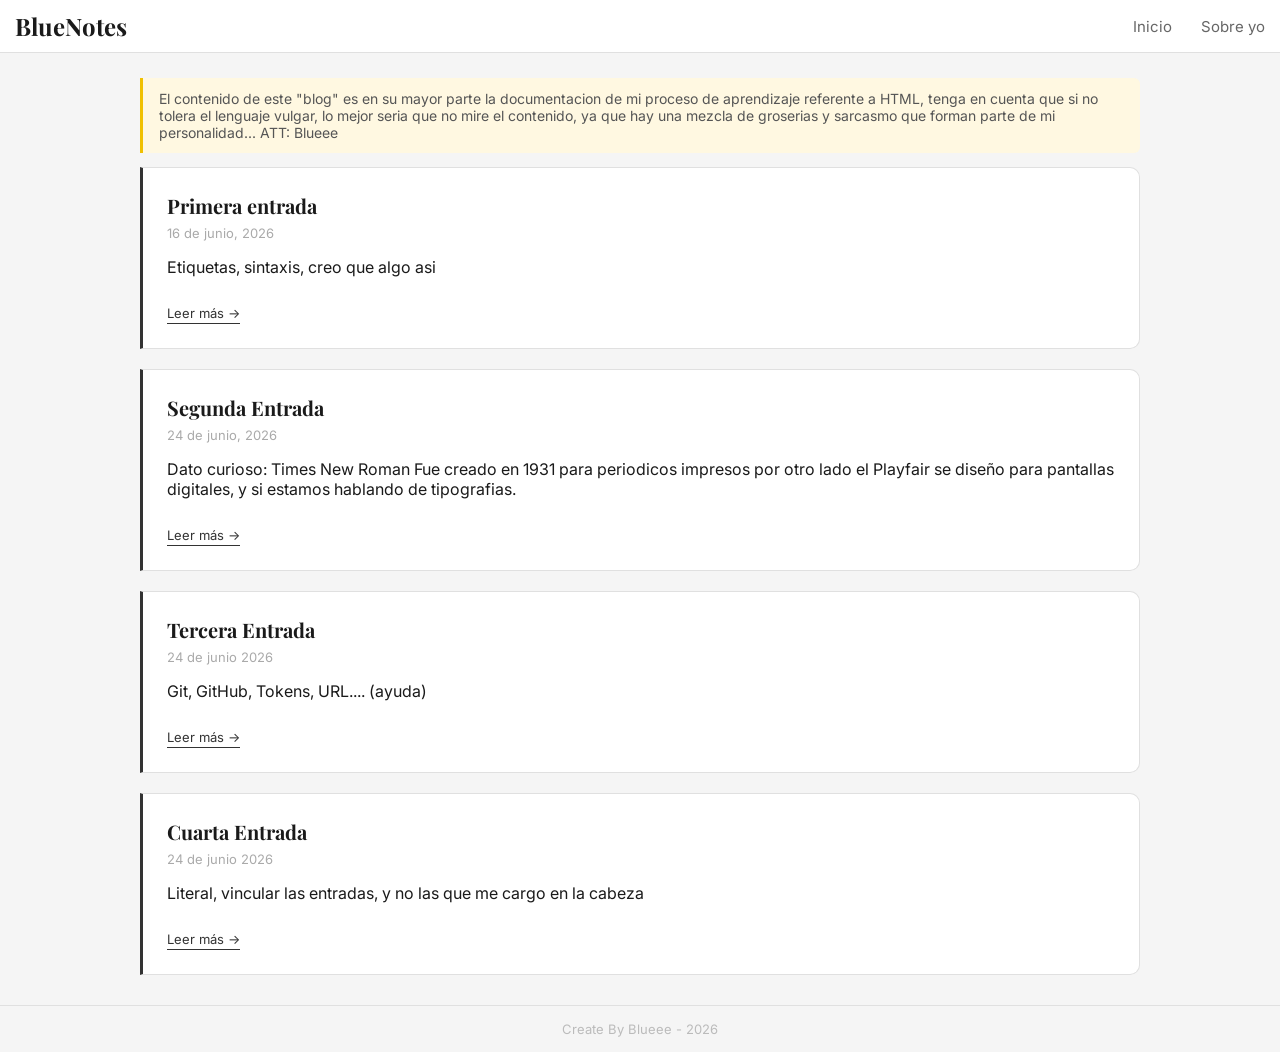
==== index.html @ 4e808d78 "sync desde windows" ====
<!DOCTYPE html>
<html lang="es">   
<head>
    <meta charset="UTF-8">
    <meta name="viewport" content="width=device-width, initial-scale=1.0">
    <link rel="preconnect" href="https://fonts.googleapis.com">
    <link rel="preconnect" href="https://fonts.gstatic.com" crossorigin>
    <link href="https://fonts.googleapis.com/css2?family=Inter:wght@400;500&family=Playfair+Display:wght@600&display=swap" rel="stylesheet">
    <link rel="stylesheet" href="CSS/style.css">
    <title>Blueeewi</title>
</head>
<body>
    
    <header>
        <h1>BlueNotes</h1>
        <nav>
            <a href="#">Inicio</a>
            <a href="#">Sobre yo</a>
        </nav>
    </header>

    <main>

        <p class="advertencia">El contenido de este "blog" es en su mayor parte la documentacion de mi proceso de aprendizaje referente a HTML,
            tenga en cuenta que si no tolera el lenguaje vulgar, lo mejor seria que no mire el contenido, ya que hay una mezcla
            de groserias y sarcasmo que forman parte de mi personalidad... ATT: Blueee
        </p>

        <article>
            <h2>Primera entrada</h2>
            <p class="fecha">16 de junio, 2026</p>
            <p>Etiquetas, sintaxis, creo que algo asi</p>
            <a href="ENTRADAS/entrada-1.html" class="leer-mas">Leer más →</a>
        </article>

        <article> 
            <h2>Segunda Entrada</h2>
            <p class="fecha">24 de junio, 2026</p>
            <p>Dato curioso: Times New Roman Fue creado en 1931 para periodicos impresos
                por otro lado el Playfair se diseño para pantallas digitales, y si estamos
                hablando de tipografias.</p>
            <a href="ENTRADAS/entrada-2.html" class="leer-mas">Leer más →</a>
        </article>

        <article>
            <h2>Tercera Entrada</h2>
            <p class="fecha">24 de junio 2026</p>
            <p>Git, GitHub, Tokens, URL.... (ayuda)</p>
            <a href="ENTRADAS/entrada-3.html" class="leer-mas">Leer más →</a>
        </article>

        <article>
            <h2>Cuarta Entrada</h2>
            <p class="fecha">24 de junio 2026</p>
            <p>Literal, vincular las entradas, y no las que me cargo en la cabeza</p>
            <a href="ENTRADAS/entrada-4.html" class="leer-mas">Leer más →</a>
        </article>


    </main>

    <footer>
        <p>Create By Blueee - 2026</p>
    </footer>

</body>
</html>
---- CSS/style.css ----
/*ADVERTENCIA*/
.advertencia {
    background: #fff8e1;
    border-left: 3px solid #f0c000;
    padding: 12px 16px;
    border-radius: 0 6px 6px 0;
    font-size: 14px;
    color: #555;
}

/*BASE*/
body {
    margin: 0;
    padding: 0;
    font-family: 'Inter', system-ui, sans-serif;
    background-color: #f5f5f5;
    color: #1a1a1a;
}

/*HEADER*/
header {
    background-color: #ffffff;
    border-bottom: 1px solid #e0e0e0;
    padding: 10px 15px;
    display: flex;
    justify-content: space-between;
    align-items: center;
}

header h1 {
    margin: 0;
    font-size: 24px;
    font-family: 'Playfair Display', serif;
    color: #1a1a1a;
}

header h1 a {
    text-decoration: none;
    color: #1a1a1a;
}

/*NAV-BARRA DE NAVEGACION*/
nav a {
    margin-left: 25px;
    text-decoration: none;
    color: #666;
    font-size: 15px;
}

nav a:hover {
    color: #1a1a1a;
}

/*MAIN*/
main {
    max-width: 1000px;
    margin: 25px auto;
    padding: 0 15px;
}

/* ===== LAYOUT ENTRADA ===== */
.entrada-completa {
    display: flex;
    gap: 32px;
    align-items: flex-start;
    max-width: 1000px;
    margin: 25px auto;
    padding: 0 20px;
}

.contenido {
    flex: 3;
}

.sidebar {
    flex: 1;
    background: #ffffff;
    border: 1px solid #e0e0e0;
    border-left: 3px solid #333;
    border-radius: 0 10px 10px 0;
    padding: 20px;
    position: sticky;
    top: 20px;
}

.sidebar h3 {
    margin: 0 0 12px 0;
    font-size: 15px;
    font-family: 'Playfair Display', serif;
    color: #1a1a1a;
}

.sidebar ul {
    list-style: none;
    padding: 0;
    margin: 0;
}

.sidebar ul li {
    margin-bottom: 8px;
}

.sidebar ul li a {
    font-size: 13px;
    color: #666;
    text-decoration: none;
}

.sidebar ul li a:hover {
    color: #1a1a1a;
}


/*ARTICULOS*/
article {
    background: #ffffff;
    border: 1px solid #e0e0e0;
    border-left: 3px solid #333;
    border-radius: 0 10px 10px 0;
    padding: 24px;
    margin-bottom: 20px;

    transition: transform 0.4s ease, box-shadow 0.2s ease;
}

article:hover {
    transform: translateY(-6px);
    box-shadow: 0 6px 20px rgba(0, 0, 0, 0.08);
}

article h2 {
    margin: 0 0 6px 0;
    font-size: 20px;
    font-family: 'Playfair Display', serif;
    color: #1a1a1a;
}

.fecha {
    margin: 0 0 12px 0;
    font-size: 13px;
    color: #aaa;
}

/*FOOTER*/
footer {
    text-align: center;
    padding: 2px;
    font-size: 13px;
    color: #bbb;
    border-top: 1px solid #e0e0e0;
    margin-top: 30px;
}

/*LEER MAS*/
.leer-mas {
    display: inline-block;
    margin-top: 12px;
    font-size: 13px;
    color: #333;
    text-decoration: none;
    border-bottom: 1px solid #333;
    padding-bottom: 2px;
    transition: color 0.2s ease, border-color 0.2s ease;
}

.leer-mas:hover {
    color: #000;
    border-color: #000;
}

/*BLOQUES DE CODIGO*/
pre {
    background: #f0f0f0;
    border-radius: 75px;
    padding: 6px;
    overflow-x: auto;
    font-size: 13px;
    line-height: 1.2;
    text-align: left;
}

code {
    font-family: 'Courier New', monospace;
}
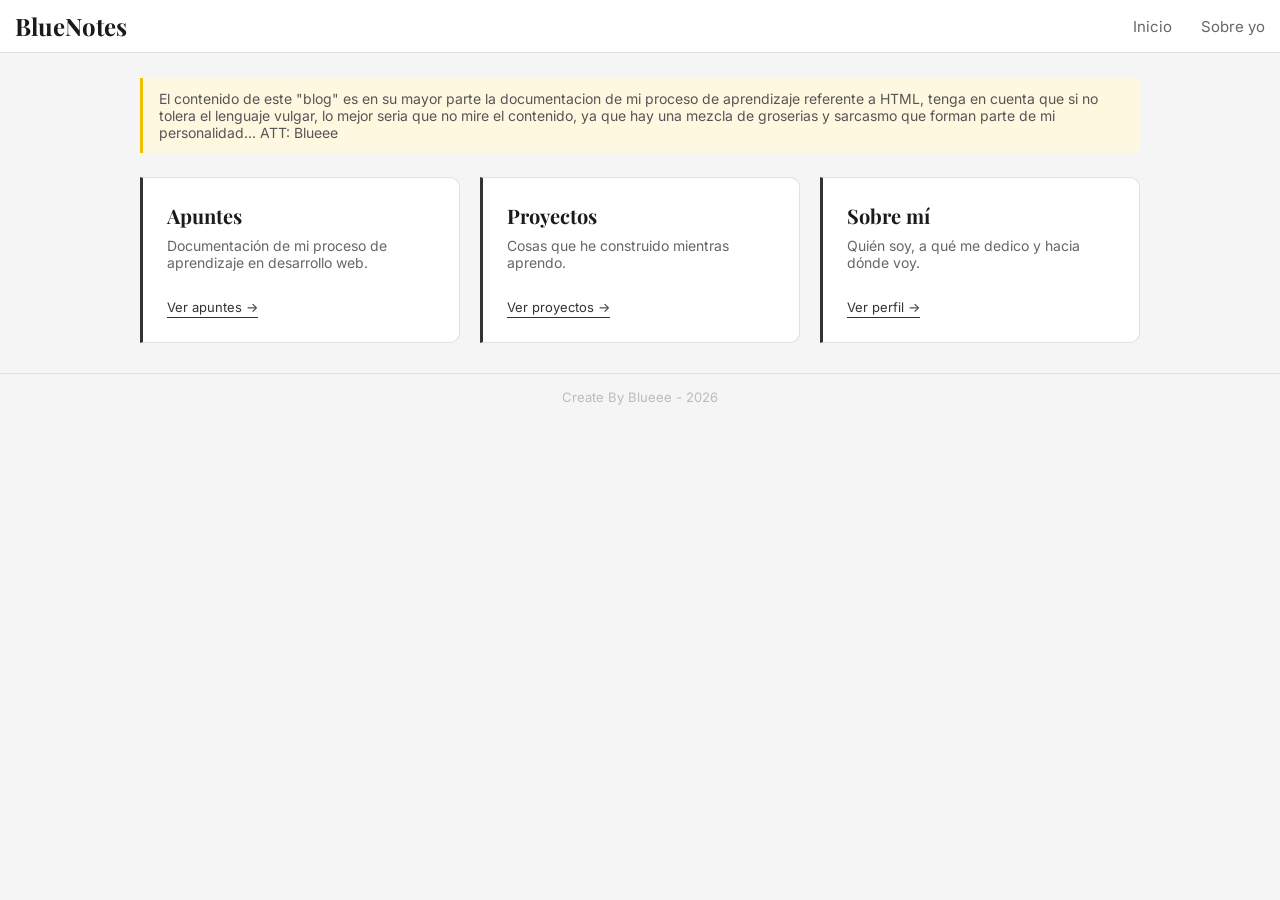
==== commit fecf3244: "pagina apuntes con grid, rediseño index" ====
--- a/index.html
+++ b/index.html
@@ -21,41 +21,29 @@
 
     <main>
 
-        <p class="advertencia">El contenido de este "blog" es en su mayor parte la documentacion de mi proceso de aprendizaje referente a HTML,
-            tenga en cuenta que si no tolera el lenguaje vulgar, lo mejor seria que no mire el contenido, ya que hay una mezcla
-            de groserias y sarcasmo que forman parte de mi personalidad... ATT: Blueee
-        </p>
+    <p class="advertencia">El contenido de este "blog" es en su mayor parte la documentacion de mi proceso de aprendizaje referente a HTML, tenga en cuenta que si no tolera el lenguaje vulgar, lo mejor seria que no mire el contenido, ya que hay una mezcla de groserias y sarcasmo que forman parte de mi personalidad... ATT: Blueee</p>
 
-        <article>
-            <h2>Primera entrada</h2>
-            <p class="fecha">16 de junio, 2026</p>
-            <p>Etiquetas, sintaxis, creo que algo asi</p>
-            <a href="ENTRADAS/entrada-1.html" class="leer-mas">Leer más →</a>
-        </article>
+    <section class="categorias">
 
-        <article> 
-            <h2>Segunda Entrada</h2>
-            <p class="fecha">24 de junio, 2026</p>
-            <p>Dato curioso: Times New Roman Fue creado en 1931 para periodicos impresos
-                por otro lado el Playfair se diseño para pantallas digitales, y si estamos
-                hablando de tipografias.</p>
-            <a href="ENTRADAS/entrada-2.html" class="leer-mas">Leer más →</a>
-        </article>
+        <div class="categoria-card">
+            <h2>Apuntes</h2>
+            <p>Documentación de mi proceso de aprendizaje en desarrollo web.</p>
+            <a href="apuntes.html" class="leer-mas">Ver apuntes →</a>
+        </div>
 
-        <article>
-            <h2>Tercera Entrada</h2>
-            <p class="fecha">24 de junio 2026</p>
-            <p>Git, GitHub, Tokens, URL.... (ayuda)</p>
-            <a href="ENTRADAS/entrada-3.html" class="leer-mas">Leer más →</a>
-        </article>
+        <div class="categoria-card">
+            <h2>Proyectos</h2>
+            <p>Cosas que he construido mientras aprendo.</p>
+            <a href="#" class="leer-mas">Ver proyectos →</a>
+        </div>
 
-        <article>
-            <h2>Cuarta Entrada</h2>
-            <p class="fecha">24 de junio 2026</p>
-            <p>Literal, vincular las entradas, y no las que me cargo en la cabeza</p>
-            <a href="ENTRADAS/entrada-4.html" class="leer-mas">Leer más →</a>
-        </article>
+        <div class="categoria-card">
+            <h2>Sobre mí</h2>
+            <p>Quién soy, a qué me dedico y hacia dónde voy.</p>
+            <a href="#" class="leer-mas">Ver perfil →</a>
+        </div>
 
+    </section>
 
     </main>
 
--- a/CSS/style.css
+++ b/CSS/style.css
@@ -63,13 +63,14 @@
     display: flex;
     gap: 32px;
     align-items: flex-start;
-    max-width: 1000px;
+    max-width: 960px;
     margin: 25px auto;
     padding: 0 20px;
 }
 
 .contenido {
     flex: 3;
+    min-width: 0;
 }
 
 .sidebar {
@@ -183,3 +184,62 @@
     font-family: 'Courier New', monospace;
 }
 
+/* ===== CATEGORIAS GRID ===== */
+.categorias {
+    display: grid;
+    grid-template-columns: repeat(3, 1fr);
+    gap: 20px;
+    margin-top: 24px;
+}
+
+.categoria-card {
+    background: #ffffff;
+    border: 1px solid #e0e0e0;
+    border-left: 3px solid #333;
+    border-radius: 0 10px 10px 0;
+    padding: 24px;
+    transition: transform 0.2s ease, box-shadow 0.2s ease;
+}
+
+.categoria-card:hover {
+    transform: translateY(-3px);
+    box-shadow: 0 6px 20px rgba(0, 0, 0, 0.08);
+}
+
+.categoria-card h2 {
+    margin: 0 0 8px 0;
+    font-size: 20px;
+    font-family: 'Playfair Display', serif;
+    color: #1a1a1a;
+}
+
+.categoria-card p {
+    font-size: 14px;
+    color: #666;
+    margin: 0 0 16px 0;
+}
+
+/* ===== APUNTES ===== */
+.seccion-titulo {
+    font-family: 'Playfair Display', serif;
+    font-size: 28px;
+    margin-bottom: 8px;
+}
+
+.fase {
+    margin-bottom: 40px;
+}
+
+.fase h3 {
+    font-size: 16px;
+    color: #666;
+    margin-bottom: 16px;
+    padding-bottom: 8px;
+    border-bottom: 1px solid #e0e0e0;
+}
+
+.entradas-grid {
+    display: grid;
+    grid-template-columns: repeat(2, 1fr);
+    gap: 20px;
+}
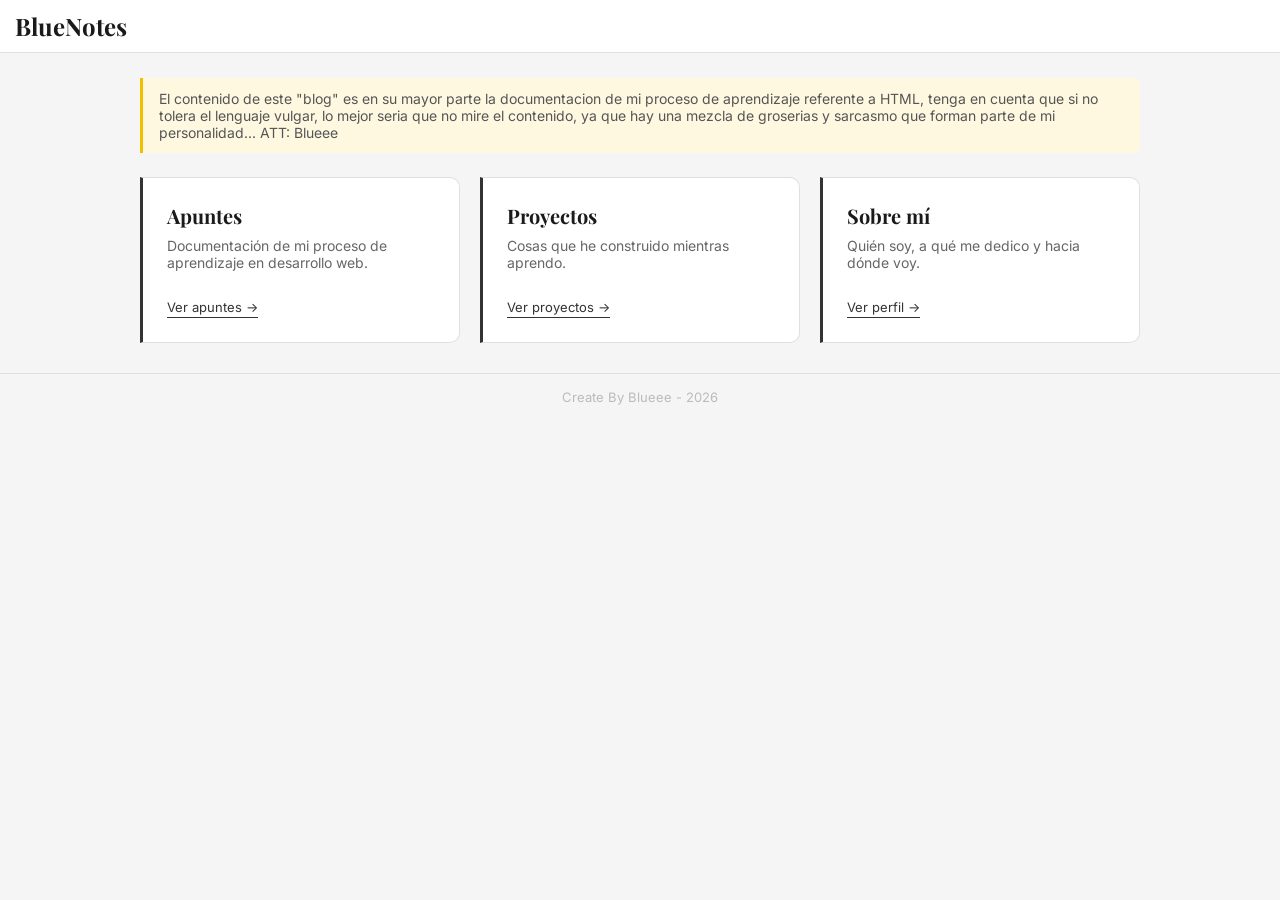
==== commit 97141a1e: "entrada-4 completa, sidebar vinculado, fix links" ====
--- a/index.html
+++ b/index.html
@@ -13,10 +13,6 @@
     
     <header>
         <h1>BlueNotes</h1>
-        <nav>
-            <a href="#">Inicio</a>
-            <a href="#">Sobre yo</a>
-        </nav>
     </header>
 
     <main>
@@ -40,7 +36,7 @@
         <div class="categoria-card">
             <h2>Sobre mí</h2>
             <p>Quién soy, a qué me dedico y hacia dónde voy.</p>
-            <a href="#" class="leer-mas">Ver perfil →</a>
+            <a href="sobre-mi.html" class="leer-mas">Ver perfil →</a>
         </div>
 
     </section>
--- a/CSS/style.css
+++ b/CSS/style.css
@@ -243,3 +243,45 @@
     grid-template-columns: repeat(2, 1fr);
     gap: 20px;
 }
+
+/* ===== PERFIL ===== */
+.perfil {
+    display: grid;
+    grid-template-columns: 280px 1fr;
+    gap: 48px;
+    align-items: start;
+    max-width: 860px;
+    margin: 40px auto;
+    padding: 0 20px;
+}
+
+.perfil-foto img {
+    width: 100%;
+    border-radius: 12px;
+    display: block;
+}
+
+.perfil-info h2 {
+    font-family: 'Playfair Display', serif;
+    font-size: 32px;
+    margin: 0 0 6px 0;
+}
+
+.perfil-rol {
+    color: #888;
+    font-size: 15px;
+    margin: 0 0 24px 0;
+}
+
+.perfil-info p {
+    font-size: 15px;
+    line-height: 1.7;
+    color: #444;
+    margin-bottom: 16px;
+}
+
+.perfil-links {
+    display: flex;
+    gap: 16px;
+    margin-top: 8px;
+}
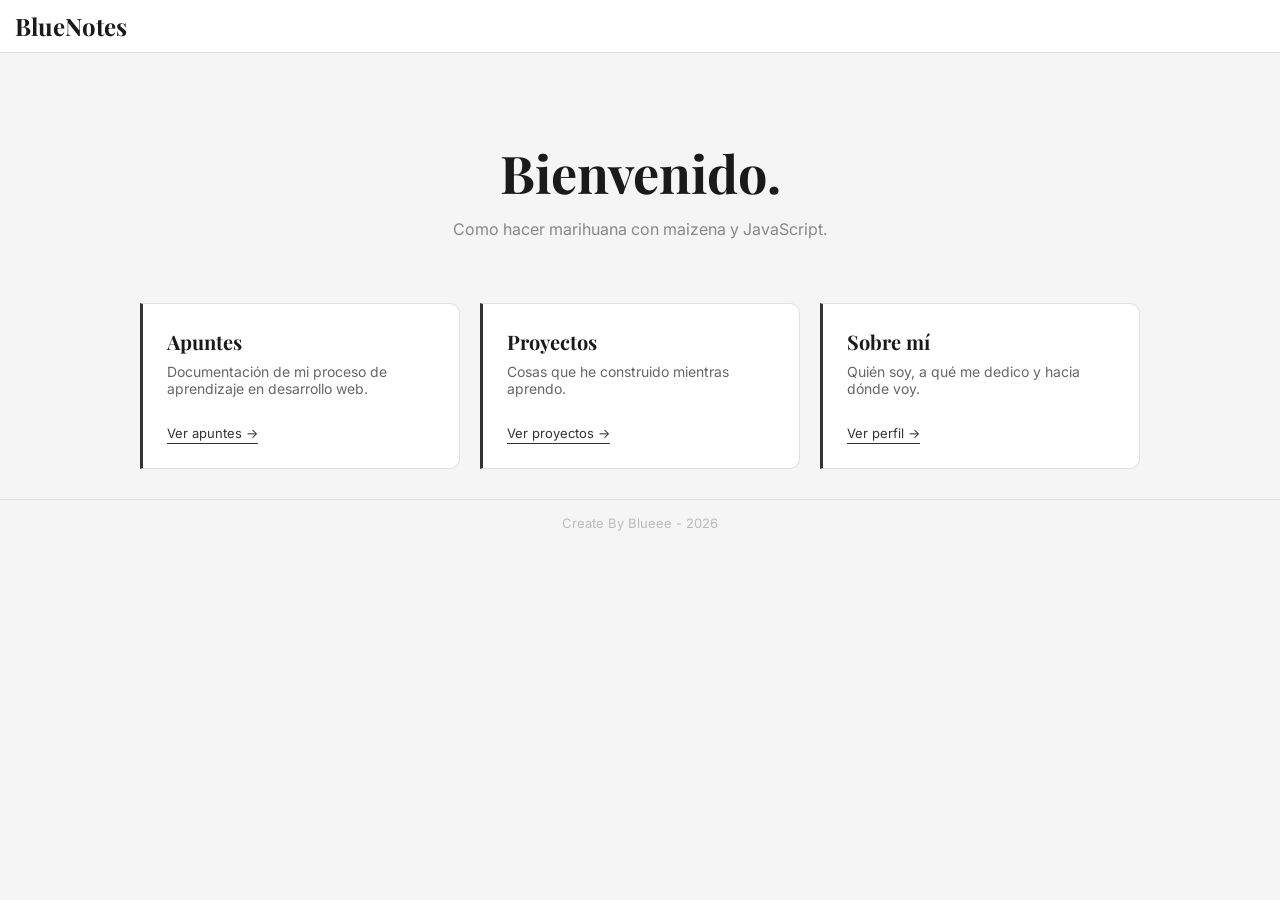
==== commit 9c8527d2: "sobre-mi actualizado" ====
--- a/index.html
+++ b/index.html
@@ -8,8 +8,12 @@
     <link href="https://fonts.googleapis.com/css2?family=Inter:wght@400;500&family=Playfair+Display:wght@600&display=swap" rel="stylesheet">
     <link rel="stylesheet" href="CSS/style.css">
     <title>Blueeewi</title>
+
 </head>
+
 <body>
+
+    </div>
     
     <header>
         <h1>BlueNotes</h1>
@@ -17,11 +21,16 @@
 
     <main>
 
-    <p class="advertencia">El contenido de este "blog" es en su mayor parte la documentacion de mi proceso de aprendizaje referente a HTML, tenga en cuenta que si no tolera el lenguaje vulgar, lo mejor seria que no mire el contenido, ya que hay una mezcla de groserias y sarcasmo que forman parte de mi personalidad... ATT: Blueee</p>
+        <main id="contenido">
+        <div class="hero">
+            <h2 class="hero-titulo">Bienvenido.</h2>
+            <p class="hero-sub">Como hacer marihuana con maizena y JavaScript.</p>
+        </div>
 
-    <section class="categorias">
+        <section class="categorias">
+            <!-- las tarjetas que ya tienes -->
 
-        <div class="categoria-card">
+            <div class="categoria-card">
             <h2>Apuntes</h2>
             <p>Documentación de mi proceso de aprendizaje en desarrollo web.</p>
             <a href="apuntes.html" class="leer-mas">Ver apuntes →</a>
@@ -30,7 +39,7 @@
         <div class="categoria-card">
             <h2>Proyectos</h2>
             <p>Cosas que he construido mientras aprendo.</p>
-            <a href="#" class="leer-mas">Ver proyectos →</a>
+            <a href="proyectos.html" class="leer-mas">Ver proyectos →</a>
         </div>
 
         <div class="categoria-card">
@@ -39,7 +48,8 @@
             <a href="sobre-mi.html" class="leer-mas">Ver perfil →</a>
         </div>
 
-    </section>
+        </section>
+        </main>
 
     </main>
 
@@ -47,5 +57,9 @@
         <p>Create By Blueee - 2026</p>
     </footer>
 
+<script src="https://cdnjs.cloudflare.com/ajax/libs/gsap/3.12.2/gsap.min.js"></script>
+<script src="JS/main.js"></script>
+
 </body>
+
 </html>
--- a/CSS/style.css
+++ b/CSS/style.css
@@ -1,14 +1,4 @@
-/*ADVERTENCIA*/
-.advertencia {
-    background: #fff8e1;
-    border-left: 3px solid #f0c000;
-    padding: 12px 16px;
-    border-radius: 0 6px 6px 0;
-    font-size: 14px;
-    color: #555;
-}
-
-/*BASE*/
+/* ===== BASE ===== */
 body {
     margin: 0;
     padding: 0;
@@ -17,7 +7,7 @@
     color: #1a1a1a;
 }
 
-/*HEADER*/
+/* ===== HEADER ===== */
 header {
     background-color: #ffffff;
     border-bottom: 1px solid #e0e0e0;
@@ -39,7 +29,7 @@
     color: #1a1a1a;
 }
 
-/*NAV-BARRA DE NAVEGACION*/
+/* ===== NAV ===== */
 nav a {
     margin-left: 25px;
     text-decoration: none;
@@ -51,14 +41,196 @@
     color: #1a1a1a;
 }
 
-/*MAIN*/
+/* ===== MAIN ===== */
 main {
-    max-width: 1000px;
     margin: 25px auto;
     padding: 0 15px;
 }
 
-/* ===== LAYOUT ENTRADA ===== */
+/* ===== BIENVENIDA ===== */
+.bienvenida {
+    position: fixed;
+    top: 0;
+    left: 0;
+    width: 100%;
+    height: 100%;
+    background: #ffffff;
+    display: flex;
+    align-items: center;
+    justify-content: center;
+    z-index: 1000;
+    transition: opacity 0.8s ease;
+}
+
+.bienvenida-contenido {
+    text-align: center;
+    max-width: 500px;
+    padding: 40px;
+}
+
+.bienvenida-contenido h1 {
+    font-family: 'Playfair Display', serif;
+    font-size: 48px;
+    margin-bottom: 16px;
+    color: #1a1a1a;
+}
+
+.bienvenida-contenido p {
+    font-size: 15px;
+    color: #666;
+    margin-bottom: 16px;
+    line-height: 1.6;
+}
+
+.bienvenida-advertencia {
+    background: #fff8e1;
+    border-left: 3px solid #f0c000;
+    padding: 12px 16px;
+    border-radius: 0 6px 6px 0;
+    font-size: 13px;
+    color: #555;
+    text-align: left;
+    margin-bottom: 32px;
+}
+
+.bienvenida-contenido button {
+    background: #1a1a1a;
+    color: #ffffff;
+    border: none;
+    padding: 12px 32px;
+    font-size: 15px;
+    border-radius: 6px;
+    cursor: pointer;
+    font-family: 'Inter', sans-serif;
+    transition: background 0.2s ease;
+}
+
+.bienvenida-contenido button:hover {
+    background: #333;
+}
+
+.bienvenida.oculta {
+    opacity: 0;
+    pointer-events: none;
+}
+
+/* ===== CATEGORIAS (INDEX) ===== */
+.categorias {
+    display: grid;
+    grid-template-columns: repeat(3, 1fr);
+    gap: 20px;
+    margin-top: 24px;
+    max-width: 1000px;
+    margin-left: auto;
+    margin-right: auto;
+    padding: 0 15px;
+}
+
+.categoria-card {
+    background: #ffffff;
+    border: 1px solid #e0e0e0;
+    border-left: 3px solid #333;
+    border-radius: 0 10px 10px 0;
+    padding: 24px;
+    transition: transform 0.2s ease, box-shadow 0.2s ease;
+}
+
+.categoria-card:hover {
+    transform: translateY(-3px);
+    box-shadow: 0 6px 20px rgba(0, 0, 0, 0.08);
+}
+
+.categoria-card h2 {
+    margin: 0 0 8px 0;
+    font-size: 20px;
+    font-family: 'Playfair Display', serif;
+    color: #1a1a1a;
+}
+
+.categoria-card p {
+    font-size: 14px;
+    color: #666;
+    margin: 0 0 16px 0;
+}
+
+/* ===== APUNTES ===== */
+.seccion-titulo {
+    font-family: 'Playfair Display', serif;
+    font-size: 28px;
+    margin-bottom: 8px;
+    max-width: 1000px;
+    margin-left: auto;
+    margin-right: auto;
+    padding: 0 15px;
+}
+
+.fase {
+    margin-bottom: 40px;
+    max-width: 1000px;
+    margin-left: auto;
+    margin-right: auto;
+    padding: 0 15px;
+}
+
+.fase h3 {
+    font-size: 16px;
+    color: #666;
+    margin-bottom: 16px;
+    padding-bottom: 8px;
+    border-bottom: 1px solid #e0e0e0;
+}
+
+.entradas-grid {
+    display: grid;
+    grid-template-columns: repeat(2, 1fr);
+    gap: 20px;
+}
+
+/* ===== PERFIL ===== */
+
+.perfil {
+    display: grid;
+    grid-template-columns: 280px 1fr;
+    gap: 48px;
+    align-items: start;
+    max-width: 860px;
+    margin: 40px auto;
+    padding: 0 20px;
+}
+
+.perfil-foto img {
+    width: 100%;
+    border-radius: 12px;
+    display: block;
+}
+
+.perfil-info h2 {
+    font-family: 'Playfair Display', serif;
+    font-size: 32px;
+    margin: 0 0 6px 0;
+}
+
+.perfil-rol {
+    color: #888;
+    font-size: 15px;
+    margin: 0 0 24px 0;
+}
+
+.perfil-info p {
+    font-size: 15px;
+    line-height: 1.7;
+    color: #444;
+    margin-bottom: 16px;
+}
+
+.perfil-links {
+    display: flex;
+    gap: 16px;
+    margin-top: 8px;
+}
+
+/* ===== LAYOUT ENTRADAS ===== */
+
 .entrada-completa {
     display: flex;
     gap: 32px;
@@ -111,8 +283,7 @@
     color: #1a1a1a;
 }
 
-
-/*ARTICULOS*/
+/* ===== ARTÍCULOS ===== */
 article {
     background: #ffffff;
     border: 1px solid #e0e0e0;
@@ -120,7 +291,6 @@
     border-radius: 0 10px 10px 0;
     padding: 24px;
     margin-bottom: 20px;
-
     transition: transform 0.4s ease, box-shadow 0.2s ease;
 }
 
@@ -136,13 +306,22 @@
     color: #1a1a1a;
 }
 
-.fecha {
-    margin: 0 0 12px 0;
+/* ===== BLOQUES DE CÓDIGO ===== */
+pre {
+    background: #f0f0f0;
+    border-radius: 8px;
+    padding: 16px;
+    overflow-x: auto;
     font-size: 13px;
-    color: #aaa;
-}
-
-/*FOOTER*/
+    line-height: 1.6;
+    text-align: left;
+}
+
+code {
+    font-family: 'Courier New', monospace;
+}
+
+/* ===== FOOTER ===== */
 footer {
     text-align: center;
     padding: 2px;
@@ -152,7 +331,13 @@
     margin-top: 30px;
 }
 
-/*LEER MAS*/
+/* ===== UTILIDADES ===== */
+.fecha {
+    margin: 0 0 12px 0;
+    font-size: 13px;
+    color: #aaa;
+}
+
 .leer-mas {
     display: inline-block;
     margin-top: 12px;
@@ -169,119 +354,309 @@
     border-color: #000;
 }
 
-/*BLOQUES DE CODIGO*/
-pre {
-    background: #f0f0f0;
-    border-radius: 75px;
-    padding: 6px;
-    overflow-x: auto;
-    font-size: 13px;
-    line-height: 1.2;
-    text-align: left;
-}
-
-code {
-    font-family: 'Courier New', monospace;
-}
-
-/* ===== CATEGORIAS GRID ===== */
-.categorias {
-    display: grid;
-    grid-template-columns: repeat(3, 1fr);
-    gap: 20px;
-    margin-top: 24px;
-}
-
-.categoria-card {
-    background: #ffffff;
-    border: 1px solid #e0e0e0;
-    border-left: 3px solid #333;
-    border-radius: 0 10px 10px 0;
-    padding: 24px;
-    transition: transform 0.2s ease, box-shadow 0.2s ease;
-}
-
-.categoria-card:hover {
-    transform: translateY(-3px);
-    box-shadow: 0 6px 20px rgba(0, 0, 0, 0.08);
-}
-
-.categoria-card h2 {
-    margin: 0 0 8px 0;
-    font-size: 20px;
-    font-family: 'Playfair Display', serif;
-    color: #1a1a1a;
-}
-
-.categoria-card p {
-    font-size: 14px;
-    color: #666;
-    margin: 0 0 16px 0;
-}
-
-/* ===== APUNTES ===== */
-.seccion-titulo {
-    font-family: 'Playfair Display', serif;
-    font-size: 28px;
-    margin-bottom: 8px;
-}
-
-.fase {
-    margin-bottom: 40px;
-}
-
-.fase h3 {
+/* ===== HERO ===== */
+.hero {
+    text-align: center;
+    padding: 60px 20px 40px;
+}
+
+.hero-titulo {
+    font-family: 'Playfair Display', serif;
+    font-size: 52px;
+    margin: 0 0 12px 0;
+    color: #1a1a1a;
+}
+
+.hero-sub {
     font-size: 16px;
-    color: #666;
-    margin-bottom: 16px;
-    padding-bottom: 8px;
-    border-bottom: 1px solid #e0e0e0;
-}
-
-.entradas-grid {
-    display: grid;
-    grid-template-columns: repeat(2, 1fr);
-    gap: 20px;
-}
-
-/* ===== PERFIL ===== */
-.perfil {
-    display: grid;
-    grid-template-columns: 280px 1fr;
-    gap: 48px;
-    align-items: start;
-    max-width: 860px;
-    margin: 40px auto;
-    padding: 0 20px;
-}
-
-.perfil-foto img {
-    width: 100%;
-    border-radius: 12px;
-    display: block;
-}
-
-.perfil-info h2 {
-    font-family: 'Playfair Display', serif;
-    font-size: 32px;
-    margin: 0 0 6px 0;
-}
-
-.perfil-rol {
     color: #888;
-    font-size: 15px;
-    margin: 0 0 24px 0;
-}
-
-.perfil-info p {
-    font-size: 15px;
-    line-height: 1.7;
-    color: #444;
-    margin-bottom: 16px;
-}
-
-.perfil-links {
-    display: flex;
-    gap: 16px;
-    margin-top: 8px;
-}
+    margin: 0;
+}
+
+/* =====================================================
+   SOBRE MI
+===================================================== */
+
+.sobre-seccion{
+    max-width:900px;
+    margin:80px auto;
+    padding-top:40px;
+    border-top:1px solid #e5e5e5;
+}
+
+.sobre-seccion:first-of-type{
+    margin-top:90px;
+}
+
+.sobre-seccion h2{
+    font-family:'Playfair Display',serif;
+    font-size:2rem;
+    font-weight:600;
+    color:#1f2937;
+    margin-bottom:30px;
+}
+
+.sobre-seccion h3{
+    font-size:1rem;
+    font-weight:600;
+    color:#1f2937;
+    margin-bottom:12px;
+}
+
+.sobre-seccion p{
+    line-height:1.9;
+    color:#555;
+    margin-bottom:18px;
+}
+
+/* =====================================================
+   TECNOLOGIAS
+===================================================== */
+
+.tecnologias{
+    display:flex;
+    flex-wrap:wrap;
+    gap:12px;
+    margin-top:25px;
+}
+
+.tecnologias span{
+
+    border:1px solid #d9d9d9;
+    padding:10px 18px;
+    border-radius:8px;
+    font-size:.95rem;
+    color:#444;
+    transition:.25s;
+    cursor:default;
+    background:#fff;
+
+}
+
+.tecnologias span:hover{
+
+    border-color:#1f2937;
+    color:#1f2937;
+
+}
+
+/* =====================================================
+   ACTUALMENTE
+===================================================== */
+
+.actualmente{
+
+    display:grid;
+    grid-template-columns:repeat(3,1fr);
+    gap:25px;
+    margin-top:35px;
+
+}
+
+.nota{
+
+    background:
+    repeating-linear-gradient(
+
+        to bottom,
+        #fcfbf8,
+        #fcfbf8 33px,
+        #f2eee7 34px
+
+    );
+
+    border:1px solid #ebe7e1;
+    padding:28px;
+    border-radius:12px;
+
+}
+
+.nota:hover{
+
+    transform:translateY(-4px);
+    border-color:#d8d2ca;
+
+}
+
+.nota h3{
+
+    margin-bottom:18px;
+
+}
+
+.nota p{
+
+    margin:0;
+    line-height:1.9;
+
+}
+
+/* =====================================================
+   PERFIL
+===================================================== */
+
+/* Hace que el texto respire un poco más */
+
+.perfil-info p,
+.perfil-contenido p{
+
+    font-family: 'Inter', sans-serif;
+    font-size: 1rem;
+    line-height: 1.9;
+    color: #555;
+    margin-bottom: 22px;
+
+}
+
+.perfil-rol{
+
+    color:#6b7280;
+    font-size:1rem;
+    margin-bottom:35px;
+
+}
+
+/* =========================================
+   CONTENIDO DEL PERFIL
+========================================= */
+
+.perfil-contenido{
+
+    max-width:900px;
+    margin:45px auto 0;
+    padding-top:40px;
+    border-top:1px solid #e8e8e8;
+
+}
+
+.perfil-contenido p{
+
+    margin-bottom:22px;
+
+}
+
+.perfil-contenido .perfil-links{
+
+    margin-top:35px;
+
+}
+
+/* ===== RESPONSIVE ===== */
+@media (max-width: 768px) {
+
+    .hero {
+        padding: 40px 20px 24px;
+    }
+
+    .hero-titulo {
+        font-size: 32px;
+    }
+
+    .hero-sub {
+        font-size: 14px;
+    }
+
+    .categorias {
+        grid-template-columns: 1fr;
+    }
+
+    .entrada-completa {
+        flex-direction: column;
+        padding: 0 10px;
+    }
+
+    .sidebar {
+        position: static;
+        width: 100%;
+    }
+
+    .perfil {
+        grid-template-columns: 1fr;
+    }
+
+    .perfil-foto img {
+        max-width: 280px;
+        margin: 0 auto;
+    }
+
+    .entradas-grid {
+        grid-template-columns: 1fr;
+    }
+
+    article {
+        padding: 16px;
+        word-break: break-word;
+    }
+
+    pre {
+        font-size: 11px;
+        padding: 10px;
+        border-radius: 6px;
+        overflow-x: scroll;
+        max-width: 100%;
+        white-space: pre-wrap;
+    }
+    
+    main {
+        padding: 0 10px;
+    }
+
+    body {
+        overflow-x: hidden;
+    }
+
+    .sobre-seccion{
+
+        margin:60px auto;
+
+    }
+
+    .actualmente{
+
+        grid-template-columns:1fr;
+
+        gap:25px;
+
+    }
+
+    .actualmente div{
+
+        border-right:none;
+
+        border-bottom:1px solid #ececec;
+
+        padding-bottom:20px;
+
+    }
+
+    .actualmente div:last-child{
+
+        border-bottom:none;
+
+    }
+
+    .frase-final blockquote{
+
+        font-size:1.5rem;
+
+    }
+
+}
+
+@media (max-width:600px){
+
+    .tecnologias{
+
+        gap:10px;
+
+    }
+
+    .tecnologias span{
+
+        width:100%;
+
+        text-align:center;
+
+    }
+
+}
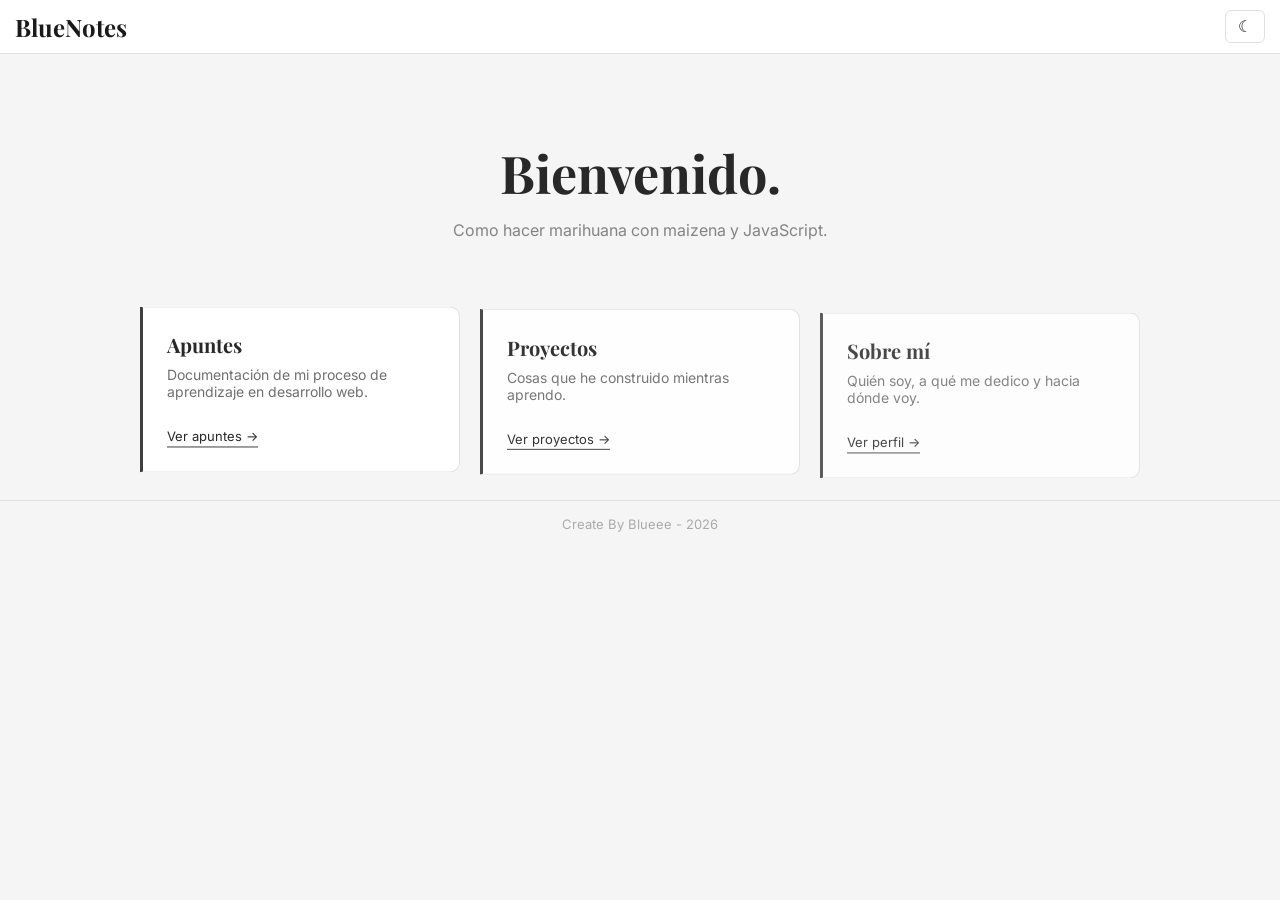
==== commit 9c4fc56f: "dark mode completo con localStorage y bienvenida responsive" ====
--- a/index.html
+++ b/index.html
@@ -17,6 +17,9 @@
     
     <header>
         <h1>BlueNotes</h1>
+      <nav>
+        <button id="btn-dark" onclick="toggleDark()">☾</button>
+    </nav>
     </header>
 
     <main>
--- a/CSS/style.css
+++ b/CSS/style.css
@@ -1,44 +1,93 @@
+/* ===== VARIABLES ===== */
+:root {
+    --bg-primary: #f5f5f5;
+    --bg-card: #ffffff;
+    --text-primary: #1a1a1a;
+    --text-secondary: #666;
+    --text-muted: #aaa;
+    --border: #e0e0e0;
+    --border-accent: #333;
+    --header-bg: #ffffff;
+    --bg-code: #f0f0f0;
+    --bg-nota: #fcfbf8;
+    --border-nota: #ebe7e1;
+}
+
+body.dark {
+    --bg-primary: #0f0f0f;
+    --bg-card: #1a1a1a;
+    --text-primary: #f0f0f0;
+    --text-secondary: #aaa;
+    --text-muted: #666;
+    --border: #2a2a2a;
+    --border-accent: #888;
+    --header-bg: #111111;
+    --bg-code: #222222;
+    --bg-nota: #1f1f1f;
+    --border-nota: #333;
+}
+
+/* ===== BOTON DARK MODE ===== */
+#btn-dark {
+    background: none;
+    border: 1px solid var(--border);
+    color: var(--text-primary);
+    font-size: 16px;
+    padding: 6px 12px;
+    border-radius: 6px;
+    cursor: pointer;
+    transition: all 0.2s ease;
+    margin-left: 16px;
+}
+
+#btn-dark:hover {
+    background: var(--bg-card);
+    border-color: var(--border-accent);
+}
+
 /* ===== BASE ===== */
 body {
     margin: 0;
     padding: 0;
     font-family: 'Inter', system-ui, sans-serif;
-    background-color: #f5f5f5;
-    color: #1a1a1a;
+    background-color: var(--bg-primary);
+    color: var(--text-primary);
+    transition: background-color 0.3s ease, color 0.3s ease;
 }
 
 /* ===== HEADER ===== */
 header {
-    background-color: #ffffff;
-    border-bottom: 1px solid #e0e0e0;
     padding: 10px 15px;
     display: flex;
     justify-content: space-between;
     align-items: center;
+    background-color: var(--header-bg);
+    border-bottom: 1px solid var(--border);
+    transition: background-color 0.3s ease;
 }
 
 header h1 {
     margin: 0;
     font-size: 24px;
     font-family: 'Playfair Display', serif;
-    color: #1a1a1a;
+    color: var(--text-primary);
 }
 
 header h1 a {
     text-decoration: none;
-    color: #1a1a1a;
+    color: var(--text-primary);
 }
 
 /* ===== NAV ===== */
 nav a {
     margin-left: 25px;
     text-decoration: none;
-    color: #666;
+    color: var(--text-secondary);
     font-size: 15px;
 }
 
 nav a:hover {
-    color: #1a1a1a;
+    color: var(--text-primary);
 }
 
 /* ===== MAIN ===== */
@@ -54,7 +103,7 @@
     left: 0;
     width: 100%;
     height: 100%;
-    background: #ffffff;
+    background: var(--bg-primary);
     display: flex;
     align-items: center;
     justify-content: center;
@@ -72,12 +121,12 @@
     font-family: 'Playfair Display', serif;
     font-size: 48px;
     margin-bottom: 16px;
-    color: #1a1a1a;
+    color: var(--text-primary);
 }
 
 .bienvenida-contenido p {
     font-size: 15px;
-    color: #666;
+    color: var(--text-secondary);
     margin-bottom: 16px;
     line-height: 1.6;
 }
@@ -93,9 +142,15 @@
     margin-bottom: 32px;
 }
 
+body.dark .bienvenida-advertencia {
+    background: #2a2500;
+    border-left: 3px solid #f0c000;
+    color: #d4b800;
+}
+
 .bienvenida-contenido button {
-    background: #1a1a1a;
-    color: #ffffff;
+    background: var(--text-primary);
+    color: var(--bg-primary);
     border: none;
     padding: 12px 32px;
     font-size: 15px;
@@ -106,7 +161,7 @@
 }
 
 .bienvenida-contenido button:hover {
-    background: #333;
+    background: var(--border-accent);
 }
 
 .bienvenida.oculta {
@@ -127,9 +182,9 @@
 }
 
 .categoria-card {
-    background: #ffffff;
-    border: 1px solid #e0e0e0;
-    border-left: 3px solid #333;
+    background: var(--bg-card);
+    border: 1px solid var(--border);
+    border-left: 3px solid var(--border-accent);
     border-radius: 0 10px 10px 0;
     padding: 24px;
     transition: transform 0.2s ease, box-shadow 0.2s ease;
@@ -144,12 +199,12 @@
     margin: 0 0 8px 0;
     font-size: 20px;
     font-family: 'Playfair Display', serif;
-    color: #1a1a1a;
+    color: var(--text-primary);
 }
 
 .categoria-card p {
     font-size: 14px;
-    color: #666;
+    color: var(--text-secondary);
     margin: 0 0 16px 0;
 }
 
@@ -162,6 +217,7 @@
     margin-left: auto;
     margin-right: auto;
     padding: 0 15px;
+    color: var(--text-primary);
 }
 
 .fase {
@@ -174,10 +230,10 @@
 
 .fase h3 {
     font-size: 16px;
-    color: #666;
+    color: var(--text-secondary);
     margin-bottom: 16px;
     padding-bottom: 8px;
-    border-bottom: 1px solid #e0e0e0;
+    border-bottom: 1px solid var(--border);
 }
 
 .entradas-grid {
@@ -187,7 +243,6 @@
 }
 
 /* ===== PERFIL ===== */
-
 .perfil {
     display: grid;
     grid-template-columns: 280px 1fr;
@@ -208,10 +263,11 @@
     font-family: 'Playfair Display', serif;
     font-size: 32px;
     margin: 0 0 6px 0;
+    color: var(--text-primary);
 }
 
 .perfil-rol {
-    color: #888;
+    color: var(--text-secondary);
     font-size: 15px;
     margin: 0 0 24px 0;
 }
@@ -219,7 +275,7 @@
 .perfil-info p {
     font-size: 15px;
     line-height: 1.7;
-    color: #444;
+    color: var(--text-secondary);
     margin-bottom: 16px;
 }
 
@@ -230,7 +286,6 @@
 }
 
 /* ===== LAYOUT ENTRADAS ===== */
-
 .entrada-completa {
     display: flex;
     gap: 32px;
@@ -247,9 +302,9 @@
 
 .sidebar {
     flex: 1;
-    background: #ffffff;
-    border: 1px solid #e0e0e0;
-    border-left: 3px solid #333;
+    background: var(--bg-card);
+    border: 1px solid var(--border);
+    border-left: 3px solid var(--border-accent);
     border-radius: 0 10px 10px 0;
     padding: 20px;
     position: sticky;
@@ -260,7 +315,7 @@
     margin: 0 0 12px 0;
     font-size: 15px;
     font-family: 'Playfair Display', serif;
-    color: #1a1a1a;
+    color: var(--text-primary);
 }
 
 .sidebar ul {
@@ -275,19 +330,19 @@
 
 .sidebar ul li a {
     font-size: 13px;
-    color: #666;
+    color: var(--text-secondary);
     text-decoration: none;
 }
 
 .sidebar ul li a:hover {
-    color: #1a1a1a;
+    color: var(--text-primary);
 }
 
 /* ===== ARTÍCULOS ===== */
 article {
-    background: #ffffff;
-    border: 1px solid #e0e0e0;
-    border-left: 3px solid #333;
+    background: var(--bg-card);
+    border: 1px solid var(--border);
+    border-left: 3px solid var(--border-accent);
     border-radius: 0 10px 10px 0;
     padding: 24px;
     margin-bottom: 20px;
@@ -303,12 +358,12 @@
     margin: 0 0 6px 0;
     font-size: 20px;
     font-family: 'Playfair Display', serif;
-    color: #1a1a1a;
+    color: var(--text-primary);
 }
 
 /* ===== BLOQUES DE CÓDIGO ===== */
 pre {
-    background: #f0f0f0;
+    background: var(--bg-code);
     border-radius: 8px;
     padding: 16px;
     overflow-x: auto;
@@ -319,6 +374,7 @@
 
 code {
     font-family: 'Courier New', monospace;
+    color: var(--text-primary);
 }
 
 /* ===== FOOTER ===== */
@@ -326,8 +382,8 @@
     text-align: center;
     padding: 2px;
     font-size: 13px;
-    color: #bbb;
-    border-top: 1px solid #e0e0e0;
+    color: var(--text-muted);
+    border-top: 1px solid var(--border);
     margin-top: 30px;
 }
 
@@ -335,23 +391,23 @@
 .fecha {
     margin: 0 0 12px 0;
     font-size: 13px;
-    color: #aaa;
+    color: var(--text-muted);
 }
 
 .leer-mas {
     display: inline-block;
     margin-top: 12px;
     font-size: 13px;
-    color: #333;
+    color: var(--text-primary);
     text-decoration: none;
-    border-bottom: 1px solid #333;
+    border-bottom: 1px solid var(--border-accent);
     padding-bottom: 2px;
     transition: color 0.2s ease, border-color 0.2s ease;
 }
 
 .leer-mas:hover {
-    color: #000;
-    border-color: #000;
+    color: var(--text-primary);
+    border-color: var(--text-primary);
 }
 
 /* ===== HERO ===== */
@@ -364,181 +420,132 @@
     font-family: 'Playfair Display', serif;
     font-size: 52px;
     margin: 0 0 12px 0;
-    color: #1a1a1a;
+    color: var(--text-primary);
 }
 
 .hero-sub {
     font-size: 16px;
-    color: #888;
+    color: var(--text-secondary);
     margin: 0;
 }
 
-/* =====================================================
-   SOBRE MI
-===================================================== */
-
-.sobre-seccion{
-    max-width:900px;
-    margin:80px auto;
-    padding-top:40px;
-    border-top:1px solid #e5e5e5;
-}
-
-.sobre-seccion:first-of-type{
-    margin-top:90px;
-}
-
-.sobre-seccion h2{
-    font-family:'Playfair Display',serif;
-    font-size:2rem;
-    font-weight:600;
-    color:#1f2937;
-    margin-bottom:30px;
-}
-
-.sobre-seccion h3{
-    font-size:1rem;
-    font-weight:600;
-    color:#1f2937;
-    margin-bottom:12px;
-}
-
-.sobre-seccion p{
-    line-height:1.9;
-    color:#555;
-    margin-bottom:18px;
-}
-
-/* =====================================================
-   TECNOLOGIAS
-===================================================== */
-
-.tecnologias{
-    display:flex;
-    flex-wrap:wrap;
-    gap:12px;
-    margin-top:25px;
-}
-
-.tecnologias span{
-
-    border:1px solid #d9d9d9;
-    padding:10px 18px;
-    border-radius:8px;
-    font-size:.95rem;
-    color:#444;
-    transition:.25s;
-    cursor:default;
-    background:#fff;
-
-}
-
-.tecnologias span:hover{
-
-    border-color:#1f2937;
-    color:#1f2937;
-
-}
-
-/* =====================================================
-   ACTUALMENTE
-===================================================== */
-
-.actualmente{
-
-    display:grid;
-    grid-template-columns:repeat(3,1fr);
-    gap:25px;
-    margin-top:35px;
-
-}
-
-.nota{
-
-    background:
-    repeating-linear-gradient(
-
-        to bottom,
-        #fcfbf8,
-        #fcfbf8 33px,
-        #f2eee7 34px
-
-    );
-
-    border:1px solid #ebe7e1;
-    padding:28px;
-    border-radius:12px;
-
-}
-
-.nota:hover{
-
-    transform:translateY(-4px);
-    border-color:#d8d2ca;
-
-}
-
-.nota h3{
-
-    margin-bottom:18px;
-
-}
-
-.nota p{
-
-    margin:0;
-    line-height:1.9;
-
-}
-
-/* =====================================================
-   PERFIL
-===================================================== */
-
-/* Hace que el texto respire un poco más */
-
+/* ===== SOBRE MI ===== */
+.sobre-seccion {
+    max-width: 900px;
+    margin: 80px auto;
+    padding-top: 40px;
+    border-top: 1px solid var(--border);
+}
+
+.sobre-seccion:first-of-type {
+    margin-top: 90px;
+}
+
+.sobre-seccion h2 {
+    font-family: 'Playfair Display', serif;
+    font-size: 2rem;
+    font-weight: 600;
+    color: var(--text-primary);
+    margin-bottom: 30px;
+}
+
+.sobre-seccion h3 {
+    font-size: 1rem;
+    font-weight: 600;
+    color: var(--text-primary);
+    margin-bottom: 12px;
+}
+
+.sobre-seccion p {
+    line-height: 1.9;
+    color: var(--text-secondary);
+    margin-bottom: 18px;
+}
+
+/* ===== TECNOLOGIAS ===== */
+.tecnologias {
+    display: flex;
+    flex-wrap: wrap;
+    gap: 12px;
+    margin-top: 25px;
+}
+
+.tecnologias span {
+    border: 1px solid var(--border);
+    padding: 10px 18px;
+    border-radius: 8px;
+    font-size: .95rem;
+    color: var(--text-secondary);
+    transition: .25s;
+    cursor: default;
+    background: var(--bg-card);
+}
+
+.tecnologias span:hover {
+    border-color: var(--text-primary);
+    color: var(--text-primary);
+}
+
+/* ===== ACTUALMENTE ===== */
+.actualmente {
+    display: grid;
+    grid-template-columns: repeat(3, 1fr);
+    gap: 25px;
+    margin-top: 35px;
+}
+
+.nota {
+    background: var(--bg-nota);
+    border: 1px solid var(--border-nota);
+    padding: 28px;
+    border-radius: 12px;
+    transition: transform 0.2s ease;
+}
+
+.nota:hover {
+    transform: translateY(-4px);
+    border-color: var(--border-accent);
+}
+
+.nota h3 {
+    margin-bottom: 18px;
+    color: var(--text-primary);
+}
+
+.nota p {
+    margin: 0;
+    line-height: 1.9;
+    color: var(--text-secondary);
+}
+
+/* ===== CONTENIDO DEL PERFIL ===== */
 .perfil-info p,
-.perfil-contenido p{
-
+.perfil-contenido p {
     font-family: 'Inter', sans-serif;
     font-size: 1rem;
     line-height: 1.9;
-    color: #555;
+    color: var(--text-secondary);
     margin-bottom: 22px;
-
-}
-
-.perfil-rol{
-
-    color:#6b7280;
-    font-size:1rem;
-    margin-bottom:35px;
-
-}
-
-/* =========================================
-   CONTENIDO DEL PERFIL
-========================================= */
-
-.perfil-contenido{
-
-    max-width:900px;
-    margin:45px auto 0;
-    padding-top:40px;
-    border-top:1px solid #e8e8e8;
-
-}
-
-.perfil-contenido p{
-
-    margin-bottom:22px;
-
-}
-
-.perfil-contenido .perfil-links{
-
-    margin-top:35px;
-
+}
+
+.perfil-contenido {
+    max-width: 900px;
+    margin: 45px auto 0;
+    padding-top: 40px;
+    border-top: 1px solid var(--border);
+}
+
+.perfil-contenido p {
+    margin-bottom: 22px;
+}
+
+.perfil-contenido .perfil-links {
+    margin-top: 35px;
+}
+
+/* ===== CATEGORIA TECNOLOGIA ===== */
+.categoria-tecnologia {
+    color: var(--text-primary);
 }
 
 /* ===== RESPONSIVE ===== */
@@ -596,7 +603,7 @@
         max-width: 100%;
         white-space: pre-wrap;
     }
-    
+
     main {
         padding: 0 10px;
     }
@@ -605,58 +612,48 @@
         overflow-x: hidden;
     }
 
-    .sobre-seccion{
-
-        margin:60px auto;
-
-    }
-
-    .actualmente{
-
-        grid-template-columns:1fr;
-
-        gap:25px;
-
-    }
-
-    .actualmente div{
-
-        border-right:none;
-
-        border-bottom:1px solid #ececec;
-
-        padding-bottom:20px;
-
-    }
-
-    .actualmente div:last-child{
-
-        border-bottom:none;
-
-    }
-
-    .frase-final blockquote{
-
-        font-size:1.5rem;
-
-    }
-
-}
-
-@media (max-width:600px){
-
-    .tecnologias{
-
-        gap:10px;
-
-    }
-
-    .tecnologias span{
-
-        width:100%;
-
-        text-align:center;
-
-    }
-
-}
+    .sobre-seccion {
+        margin: 32px auto;
+        padding-top: 24px;
+        padding-left: 20px;
+        padding-right: 20px;
+    }
+
+    .sobre-seccion h2 {
+        font-size: 1.4rem;
+        margin-bottom: 16px;
+    }
+
+    .sobre-seccion p,
+    .perfil-info p,
+    .perfil-contenido p {
+        font-size: 0.95rem;
+        line-height: 1.7;
+    }
+
+    .perfil-contenido {
+        margin-top: 24px;
+        padding-top: 24px;
+        padding-left: 20px;
+        padding-right: 20px;
+    }
+
+    .actualmente {
+        grid-template-columns: 1fr;
+        gap: 16px;
+    }
+
+    .tecnologias {
+        gap: 10px;
+    }
+
+    .tecnologias span {
+        width: auto;
+        text-align: left;
+    }
+
+    * {
+        max-width: 100%;
+        box-sizing: border-box;
+    }
+}
